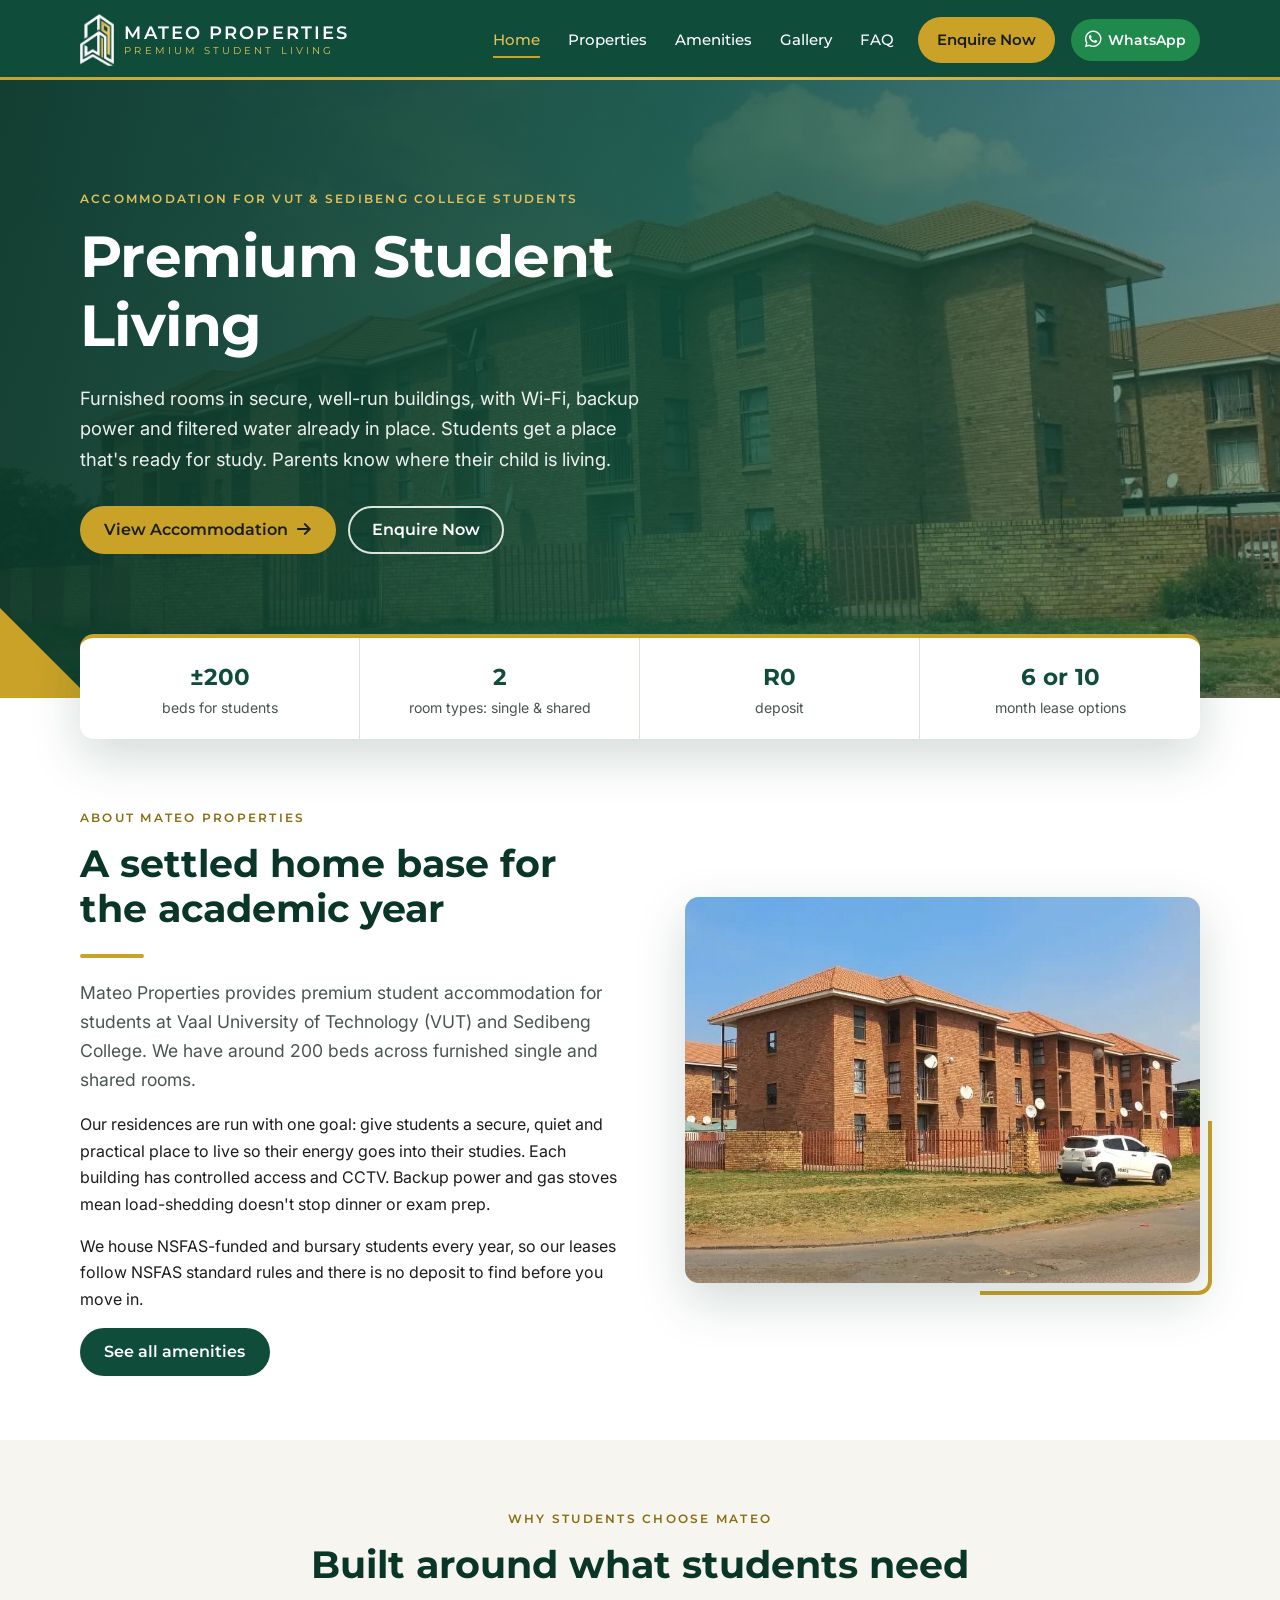
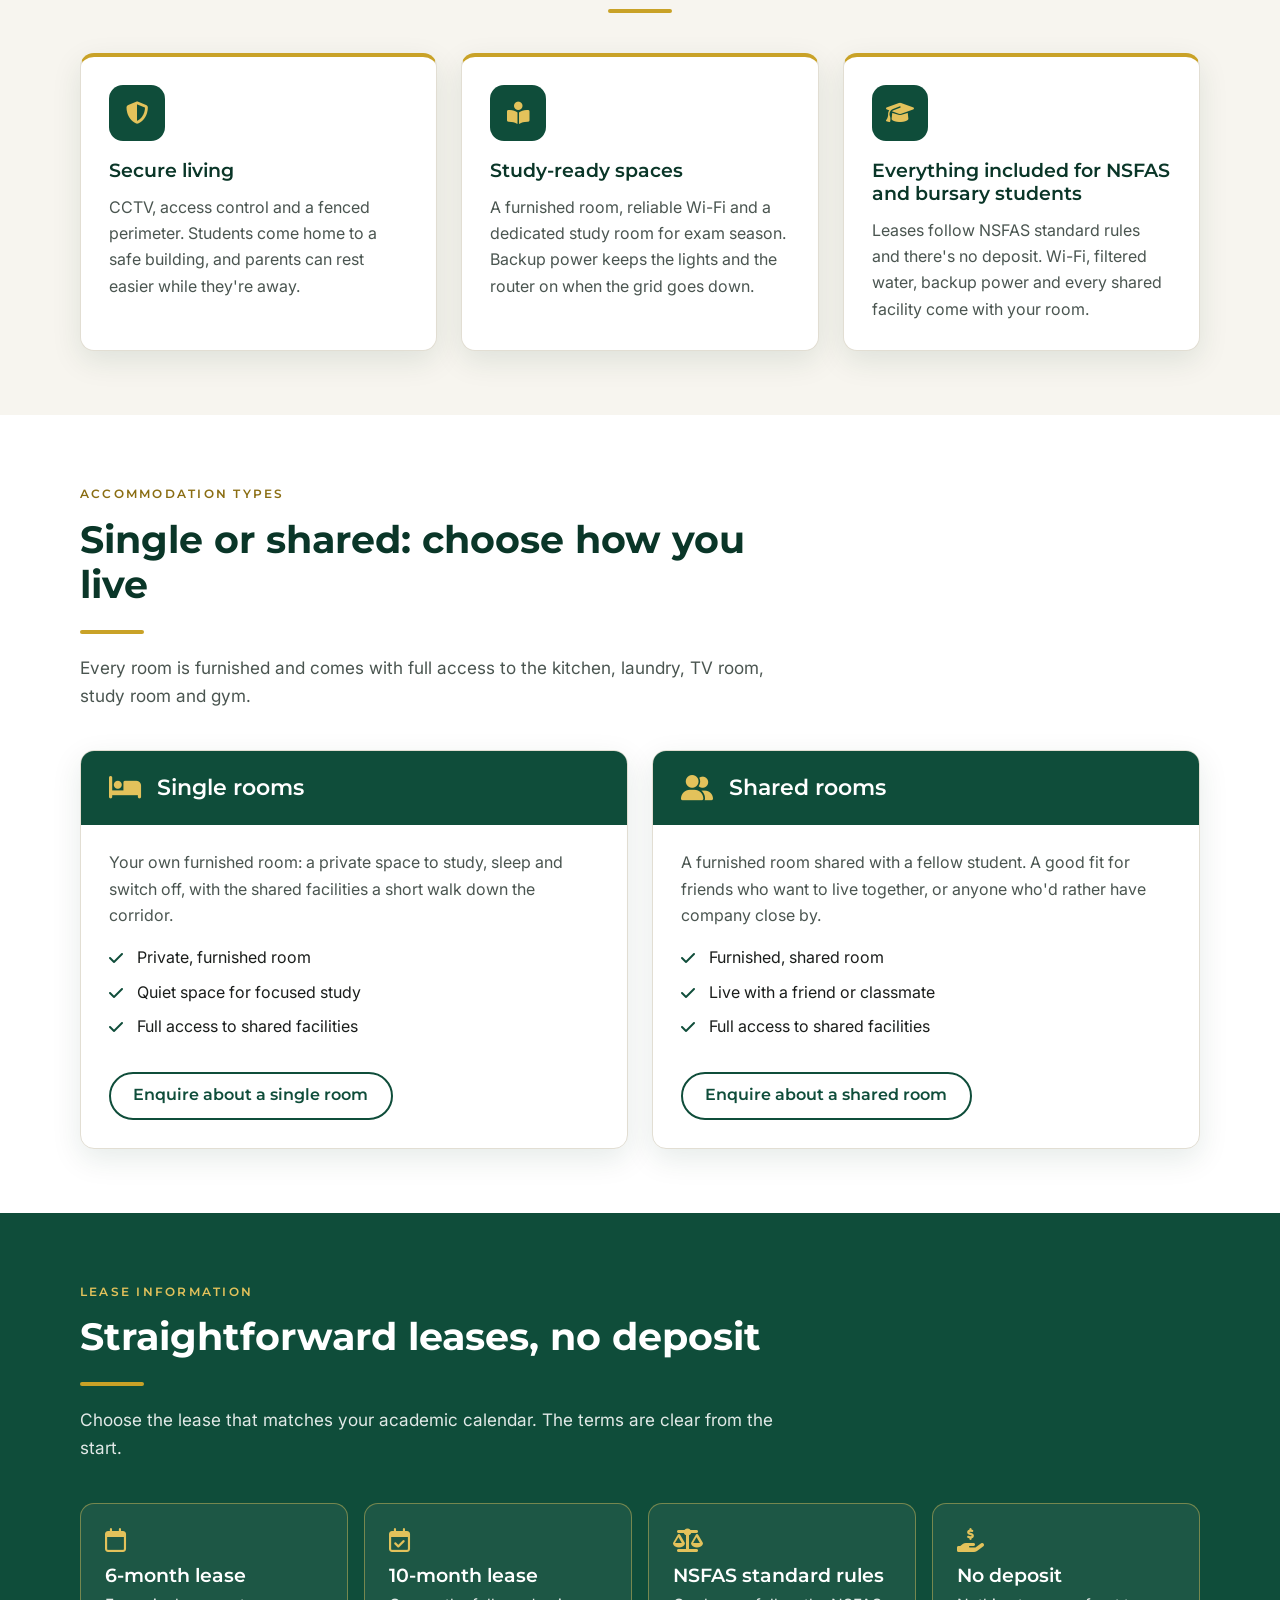
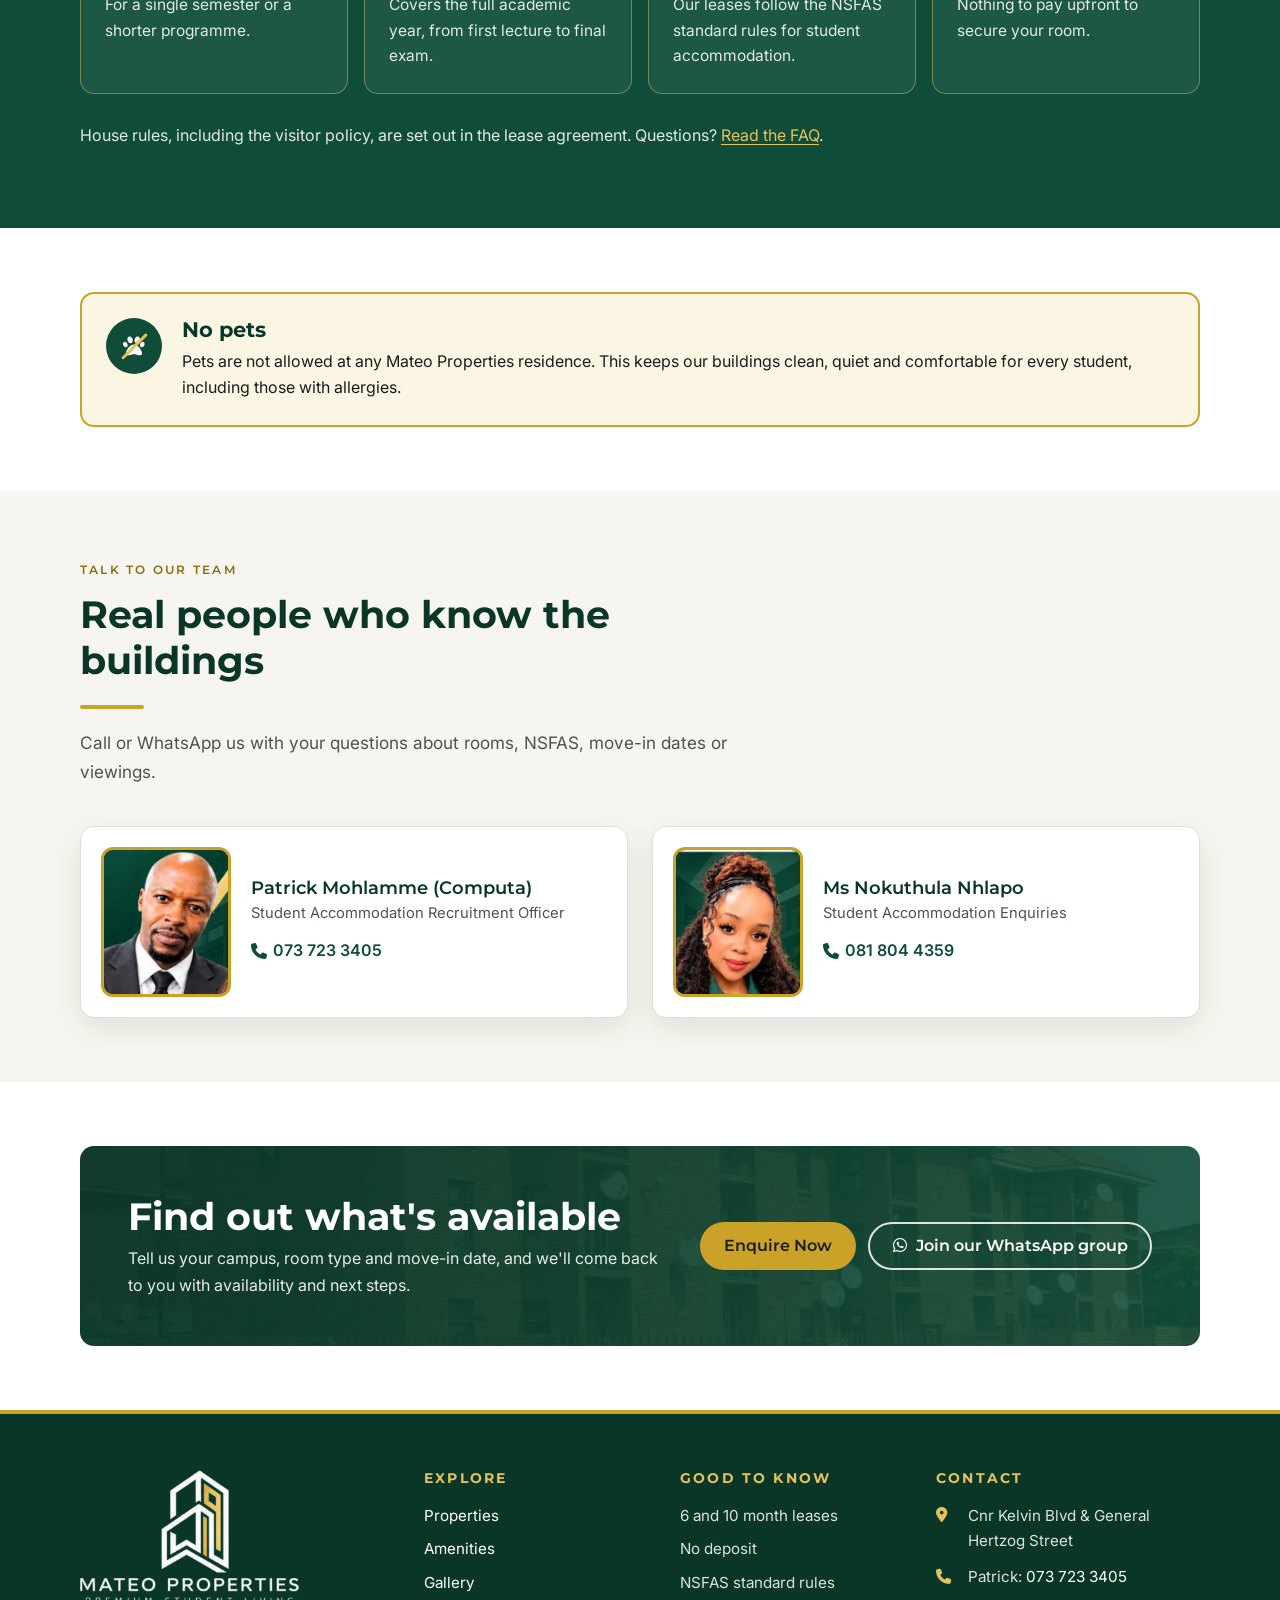
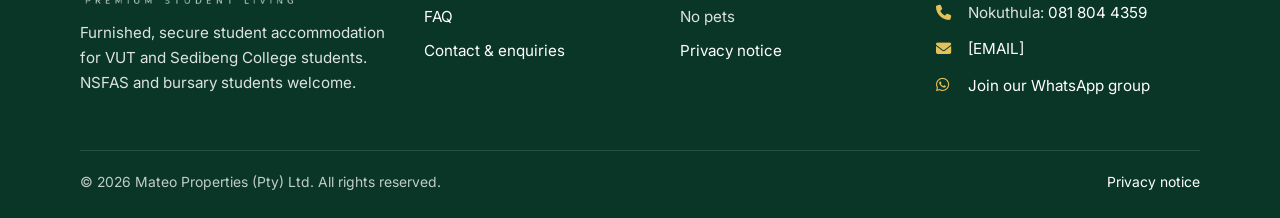
==== index.html @ 9d3847b4 "Add Mateo Properties static website Responsive, framework-free site for GitHub Pages: home, properti" ====
<!DOCTYPE html>
<html lang="en-ZA">
<head>
  <meta charset="utf-8">
  <meta name="viewport" content="width=device-width, initial-scale=1">
  <title>Mateo Properties | Premium Student Living for VUT &amp; Sedibeng College</title>
  <meta name="description" content="Furnished, secure student accommodation for VUT and Sedibeng College students. About 200 beds, single and shared rooms, NSFAS and bursary students welcome, no deposit.">
  <meta name="theme-color" content="#0F4D3A">
  <link rel="canonical" href="[SITE URL]">

  <!-- Open Graph -->
  <meta property="og:type" content="website">
  <meta property="og:site_name" content="Mateo Properties">
  <meta property="og:locale" content="en_ZA">
  <meta property="og:title" content="Mateo Properties | Premium Student Living for VUT &amp; Sedibeng College">
  <meta property="og:description" content="Furnished, secure student accommodation for VUT and Sedibeng College students. About 200 beds, single and shared rooms, NSFAS and bursary students welcome, no deposit.">
  <meta property="og:url" content="[SITE URL]">
  <meta property="og:image" content="[SITE URL]images/og-image.jpg">
  <meta property="og:image:width" content="1200">
  <meta property="og:image:height" content="630">
  <meta property="og:image:alt" content="Mateo Properties student residence with the Mateo Properties logo">
  <meta name="twitter:card" content="summary_large_image">

  <link rel="icon" type="image/png" href="images/favicon.png">
  <link rel="apple-touch-icon" href="images/favicon.png">

  <link rel="preconnect" href="https://fonts.googleapis.com">
  <link rel="preconnect" href="https://fonts.gstatic.com" crossorigin>
  <link rel="stylesheet" href="https://fonts.googleapis.com/css2?family=Inter:wght@400;500;600&amp;family=Montserrat:wght@500;600;700&amp;display=swap">
  <link rel="stylesheet" href="https://cdnjs.cloudflare.com/ajax/libs/font-awesome/6.5.2/css/all.min.css" crossorigin="anonymous" referrerpolicy="no-referrer">
  <link rel="stylesheet" href="css/styles.css">
  <script type="application/ld+json">
{
  "@context": "https://schema.org",
  "@type": "LodgingBusiness",
  "name": "Mateo Properties (Pty) Ltd",
  "alternateName": "Mateo Properties",
  "slogan": "Premium Student Living",
  "description": "Premium student accommodation for VUT and Sedibeng College students, with around 200 beds in furnished single and shared rooms. NSFAS and bursary students welcome. No deposit.",
  "url": "[SITE URL]",
  "logo": "[SITE URL]images/logo-full.png",
  "image": [
    "[SITE URL]images/og-image.jpg",
    "[SITE URL]images/building-street.jpg"
  ],
  "telephone": "+27737233405",
  "email": "[EMAIL]",
  "address": {
    "@type": "PostalAddress",
    "streetAddress": "Cnr Kelvin Blvd & General Hertzog Street",
    "addressLocality": "Vanderbijlpark",
    "addressRegion": "Gauteng",
    "addressCountry": "ZA"
  },
  "contactPoint": [
    {
      "@type": "ContactPoint",
      "contactType": "Student accommodation enquiries",
      "name": "Patrick Mohlamme",
      "telephone": "+27737233405",
      "areaServed": "ZA",
      "availableLanguage": [
        "English"
      ]
    },
    {
      "@type": "ContactPoint",
      "contactType": "Student accommodation enquiries",
      "name": "Nokuthula Nhlapo",
      "telephone": "+27818044359",
      "areaServed": "ZA",
      "availableLanguage": [
        "English"
      ]
    }
  ],
  "petsAllowed": false,
  "amenityFeature": [
    {
      "@type": "LocationFeatureSpecification",
      "name": "Wi-Fi",
      "value": true
    },
    {
      "@type": "LocationFeatureSpecification",
      "name": "Furnished rooms",
      "value": true
    },
    {
      "@type": "LocationFeatureSpecification",
      "name": "Kitchen",
      "value": true
    },
    {
      "@type": "LocationFeatureSpecification",
      "name": "Laundry room",
      "value": true
    },
    {
      "@type": "LocationFeatureSpecification",
      "name": "TV room",
      "value": true
    },
    {
      "@type": "LocationFeatureSpecification",
      "name": "Study room",
      "value": true
    },
    {
      "@type": "LocationFeatureSpecification",
      "name": "Gym",
      "value": true
    },
    {
      "@type": "LocationFeatureSpecification",
      "name": "Play area",
      "value": true
    },
    {
      "@type": "LocationFeatureSpecification",
      "name": "CCTV",
      "value": true
    },
    {
      "@type": "LocationFeatureSpecification",
      "name": "Access control",
      "value": true
    },
    {
      "@type": "LocationFeatureSpecification",
      "name": "Backup power",
      "value": true
    },
    {
      "@type": "LocationFeatureSpecification",
      "name": "Borehole-filtered water",
      "value": true
    }
  ]
}
  </script>
</head><body>
  <a class="skip-link" href="#main">Skip to main content</a>

  <header class="site-header">
    <div class="container header-inner">
      <a class="brand" href="index.html" aria-label="Mateo Properties, Premium Student Living: home">
        <img class="brand__logo" src="images/logo.png" alt="" width="34" height="52">
        <span class="brand__text" aria-hidden="true">
          <span class="brand__name">MATEO PROPERTIES</span>
          <span class="brand__tag">PREMIUM STUDENT LIVING</span>
        </span>
      </a>

      <nav id="site-nav" class="site-nav" aria-label="Main">
        <ul>
          <li><a href="index.html" aria-current="page">Home</a></li>
          <li><a href="properties.html">Properties</a></li>
          <li><a href="amenities.html">Amenities</a></li>
          <li><a href="gallery.html">Gallery</a></li>
          <li><a href="faq.html">FAQ</a></li>
          <li class="nav-cta"><a href="contact.html">Enquire Now</a></li>
        </ul>
      </nav>

      <a class="header-whatsapp" href="https://wa.me/27737233405?text=Hi%20Mateo%20Properties%2C%20I%27d%20like%20to%20enquire%20about%20student%20accommodation." target="_blank" rel="noopener" aria-label="Chat with us on WhatsApp (opens in a new tab)">
        <i class="fa-brands fa-whatsapp" aria-hidden="true"></i><span class="header-whatsapp__label">WhatsApp</span>
      </a>

      <button class="nav-toggle" type="button" aria-expanded="false" aria-controls="site-nav" aria-label="Open menu">
        <i class="fa-solid fa-bars" aria-hidden="true"></i><i class="fa-solid fa-xmark" aria-hidden="true"></i>
      </button>
    </div>
  </header>

  <main id="main" tabindex="-1">
    <section class="hero" aria-labelledby="hero-title">
      <div class="container">
        <div class="hero__content">
          <span class="eyebrow">Accommodation for VUT &amp; Sedibeng College students</span>
          <h1 id="hero-title">Premium Student Living</h1>
          <p class="hero__lead">Furnished rooms in secure, well-run buildings, with Wi-Fi, backup power and filtered water already in place. Students get a place that's ready for study. Parents know where their child is living.</p>
          <div class="btn-row">
            <a class="btn btn--gold" href="properties.html">View Accommodation <i class="fa-solid fa-arrow-right" aria-hidden="true"></i></a>
            <a class="btn btn--outline-light" href="contact.html">Enquire Now</a>
          </div>
        </div>
      </div>
    </section>

    <div class="facts">
      <div class="container">
        <ul class="facts__grid" aria-label="Mateo Properties at a glance">
          <li class="fact"><span class="fact__value">±200</span><span class="fact__label">beds for students</span></li>
          <li class="fact"><span class="fact__value">2</span><span class="fact__label">room types: single &amp; shared</span></li>
          <li class="fact"><span class="fact__value">R0</span><span class="fact__label">deposit</span></li>
          <li class="fact"><span class="fact__value">6 or 10</span><span class="fact__label">month lease options</span></li>
        </ul>
      </div>
    </div>

    <section class="section" aria-labelledby="intro-title">
      <div class="container split">
        <div>
          <span class="eyebrow">About Mateo Properties</span>
          <h2 id="intro-title">A settled home base for the academic year</h2>
          <hr class="gold-rule">
          <p class="lead">Mateo Properties provides premium student accommodation for students at Vaal University of Technology (VUT) and Sedibeng College. We have around 200 beds across furnished single and shared rooms.</p>
          <p>Our residences are run with one goal: give students a secure, quiet and practical place to live so their energy goes into their studies. Each building has controlled access and CCTV. Backup power and gas stoves mean load-shedding doesn't stop dinner or exam prep.</p>
          <p>We house NSFAS-funded and bursary students every year, so our leases follow NSFAS standard rules and there is no deposit to find before you move in.</p>
          <a class="btn btn--green" href="amenities.html">See all amenities</a>
        </div>
        <div class="split__media">
          <img src="images/building-corner.jpg" alt="Three-storey face-brick Mateo Properties residence with a terracotta tiled roof behind a secure palisade fence" width="838" height="867" loading="lazy">
        </div>
      </div>
    </section>

    <section class="section section--off" aria-labelledby="features-title">
      <div class="container">
        <div class="section-head section-head--center">
          <span class="eyebrow">Why students choose Mateo</span>
          <h2 id="features-title">Built around what students need</h2>
          <hr class="gold-rule">
        </div>
        <div class="grid grid--3">
          <article class="card feature-card">
            <span class="icon-badge"><i class="fa-solid fa-shield-halved" aria-hidden="true"></i></span>
            <h3>Secure living</h3>
            <p>CCTV, access control and a fenced perimeter. Students come home to a safe building, and parents can rest easier while they're away.</p>
          </article>
          <article class="card feature-card">
            <span class="icon-badge"><i class="fa-solid fa-book-open-reader" aria-hidden="true"></i></span>
            <h3>Study-ready spaces</h3>
            <p>A furnished room, reliable Wi-Fi and a dedicated study room for exam season. Backup power keeps the lights and the router on when the grid goes down.</p>
          </article>
          <article class="card feature-card">
            <span class="icon-badge"><i class="fa-solid fa-graduation-cap" aria-hidden="true"></i></span>
            <h3>Everything included for NSFAS and bursary students</h3>
            <p>Leases follow NSFAS standard rules and there's no deposit. Wi-Fi, filtered water, backup power and every shared facility come with your room.</p>
          </article>
        </div>
      </div>
    </section>

    <section class="section" aria-labelledby="rooms-title">
      <div class="container">
        <div class="section-head">
          <span class="eyebrow">Accommodation types</span>
          <h2 id="rooms-title">Single or shared: choose how you live</h2>
          <hr class="gold-rule">
          <p>Every room is furnished and comes with full access to the kitchen, laundry, TV room, study room and gym.</p>
        </div>
        <div class="grid grid--2">
          <article class="room-card">
            <div class="room-card__head">
              <i class="fa-solid fa-bed" aria-hidden="true"></i>
              <h3>Single rooms</h3>
            </div>
            <div class="room-card__body">
              <p>Your own furnished room: a private space to study, sleep and switch off, with the shared facilities a short walk down the corridor.</p>
              <ul class="check-list">
                <li>Private, furnished room</li>
                <li>Quiet space for focused study</li>
                <li>Full access to shared facilities</li>
              </ul>
              <a class="btn btn--outline" href="contact.html?room=single">Enquire about a single room</a>
            </div>
          </article>
          <article class="room-card">
            <div class="room-card__head">
              <i class="fa-solid fa-user-group" aria-hidden="true"></i>
              <h3>Shared rooms</h3>
            </div>
            <div class="room-card__body">
              <p>A furnished room shared with a fellow student. A good fit for friends who want to live together, or anyone who'd rather have company close by.</p>
              <ul class="check-list">
                <li>Furnished, shared room</li>
                <li>Live with a friend or classmate</li>
                <li>Full access to shared facilities</li>
              </ul>
              <a class="btn btn--outline" href="contact.html?room=shared">Enquire about a shared room</a>
            </div>
          </article>
        </div>
      </div>
    </section>

    <section class="section section--green" aria-labelledby="lease-title">
      <div class="container">
        <div class="section-head">
          <span class="eyebrow">Lease information</span>
          <h2 id="lease-title">Straightforward leases, no deposit</h2>
          <hr class="gold-rule">
          <p>Choose the lease that matches your academic calendar. The terms are clear from the start.</p>
        </div>
        <div class="lease-grid">
          <div class="lease-item">
            <i class="fa-regular fa-calendar" aria-hidden="true"></i>
            <h3>6-month lease</h3>
            <p>For a single semester or a shorter programme.</p>
          </div>
          <div class="lease-item">
            <i class="fa-regular fa-calendar-check" aria-hidden="true"></i>
            <h3>10-month lease</h3>
            <p>Covers the full academic year, from first lecture to final exam.</p>
          </div>
          <div class="lease-item">
            <i class="fa-solid fa-scale-balanced" aria-hidden="true"></i>
            <h3>NSFAS standard rules</h3>
            <p>Our leases follow the NSFAS standard rules for student accommodation.</p>
          </div>
          <div class="lease-item">
            <i class="fa-solid fa-hand-holding-dollar" aria-hidden="true"></i>
            <h3>No deposit</h3>
            <p>Nothing to pay upfront to secure your room.</p>
          </div>
        </div>
        <p class="lease-note">House rules, including the visitor policy, are set out in the lease agreement. Questions? <a href="faq.html">Read the FAQ</a>.</p>
      </div>
    </section>

    <section class="section" aria-labelledby="pets-title">
      <div class="container">
        <div class="notice" role="note">
          <span class="notice__icon"><i class="fa-solid fa-paw" aria-hidden="true"></i></span>
          <div>
            <h2 id="pets-title">No pets</h2>
            <p>Pets are not allowed at any Mateo Properties residence. This keeps our buildings clean, quiet and comfortable for every student, including those with allergies.</p>
          </div>
        </div>
      </div>
    </section>

    <section class="section section--off" aria-labelledby="team-title">
      <div class="container">
        <div class="section-head">
          <span class="eyebrow">Talk to our team</span>
          <h2 id="team-title">Real people who know the buildings</h2>
          <hr class="gold-rule">
          <p>Call or WhatsApp us with your questions about rooms, NSFAS, move-in dates or viewings.</p>
        </div>
        <div class="grid grid--2">
          <article class="team-card">
            <img src="images/team-patrick.jpg" alt="Portrait of Patrick Mohlamme" width="130" height="150" loading="lazy">
            <div>
              <h3>Patrick Mohlamme (Computa)</h3>
              <p class="role">Student Accommodation Recruitment Officer</p>
              <p class="contact-links mb-0">
                <a href="tel:+27737233405"><i class="fa-solid fa-phone" aria-hidden="true"></i>073 723 3405</a>
              </p>
            </div>
          </article>
          <article class="team-card">
            <img src="images/team-nokuthula.jpg" alt="Portrait of Nokuthula Nhlapo" width="130" height="150" loading="lazy">
            <div>
              <h3>Ms Nokuthula Nhlapo</h3>
              <p class="role">Student Accommodation Enquiries</p>
              <p class="contact-links mb-0">
                <a href="tel:+27818044359"><i class="fa-solid fa-phone" aria-hidden="true"></i>081 804 4359</a>
              </p>
            </div>
          </article>
        </div>
      </div>
    </section>

    <section class="section" aria-labelledby="cta-title">
      <div class="container">
        <div class="cta-band">
          <div>
            <h2 id="cta-title">Find out what's available</h2>
            <p>Tell us your campus, room type and move-in date, and we'll come back to you with availability and next steps.</p>
          </div>
          <div class="btn-row">
            <a class="btn btn--gold" href="contact.html">Enquire Now</a>
            <a class="btn btn--outline-light" href="https://chat.whatsapp.com/EhBZCbNbRGr0KqjdTXfCkf" target="_blank" rel="noopener"><i class="fa-brands fa-whatsapp" aria-hidden="true"></i> Join our WhatsApp group<span class="visually-hidden"> (opens in a new tab)</span></a>
          </div>
        </div>
      </div>
    </section>
  </main>

  <footer class="site-footer">
    <div class="container">
      <div class="footer-grid">
        <div class="footer-brand">
          <img src="images/logo-full.png" alt="Mateo Properties, Premium Student Living" width="220" height="133" loading="lazy">
          <p>Furnished, secure student accommodation for VUT and Sedibeng College students. NSFAS and bursary students welcome.</p>
        </div>

        <div>
          <h2>Explore</h2>
          <ul class="footer-links">
            <li><a href="properties.html">Properties</a></li>
            <li><a href="amenities.html">Amenities</a></li>
            <li><a href="gallery.html">Gallery</a></li>
            <li><a href="faq.html">FAQ</a></li>
            <li><a href="contact.html">Contact &amp; enquiries</a></li>
          </ul>
        </div>

        <div>
          <h2>Good to know</h2>
          <ul class="footer-links">
            <li>6 and 10 month leases</li>
            <li>No deposit</li>
            <li>NSFAS standard rules</li>
            <li>No pets</li>
            <li><a href="privacy.html">Privacy notice</a></li>
          </ul>
        </div>

        <div>
          <h2>Contact</h2>
          <ul class="footer-contact">
            <li><i class="fa-solid fa-location-dot" aria-hidden="true"></i><span>Cnr Kelvin Blvd &amp; General Hertzog Street</span></li>
            <li><i class="fa-solid fa-phone" aria-hidden="true"></i><span>Patrick: <a href="tel:+27737233405">073 723 3405</a></span></li>
            <li><i class="fa-solid fa-phone" aria-hidden="true"></i><span>Nokuthula: <a href="tel:+27818044359">081 804 4359</a></span></li>
            <li><i class="fa-solid fa-envelope" aria-hidden="true"></i><span><a href="mailto:[EMAIL]">[EMAIL]</a></span></li>
            <li><i class="fa-brands fa-whatsapp" aria-hidden="true"></i><span><a href="https://chat.whatsapp.com/EhBZCbNbRGr0KqjdTXfCkf" target="_blank" rel="noopener">Join our WhatsApp group<span class="visually-hidden"> (opens in a new tab)</span></a></span></li>
          </ul>
        </div>
      </div>

      <div class="footer-bottom">
        <p class="mb-0">&copy; <span data-year>2026</span> Mateo Properties (Pty) Ltd. All rights reserved.</p>
        <p class="mb-0"><a href="privacy.html">Privacy notice</a></p>
      </div>
    </div>
  </footer>

  <button class="back-to-top" type="button" aria-label="Back to top">
    <i class="fa-solid fa-arrow-up" aria-hidden="true"></i>
  </button>

  <script src="js/main.js" defer></script>
</body>
</html>
---- css/styles.css ----
/* ==========================================================================
   Mateo Properties — Premium Student Living
   Mobile-first stylesheet. No build step required.
   ========================================================================== */

:root {
  --green: #0F4D3A;
  --green-dark: #0A3628;
  --green-mid: #146049;
  --green-tint: #E8F0EC;
  --gold: #C9A227;
  --gold-light: #E3C25B;
  --gold-tint: #FBF5E3;
  --ink: #1A1D1B;
  --muted: #4A5550;
  --white: #FFFFFF;
  --off-white: #F7F5EF;
  --line: #E2DED3;
  --danger: #A12A1F;
  --success: #17633F;

  --font-heading: "Montserrat", "Segoe UI", Arial, sans-serif;
  --font-body: "Inter", "Segoe UI", Arial, sans-serif;

  --radius: 14px;
  --radius-sm: 8px;
  --shadow: 0 10px 30px rgba(10, 54, 40, 0.10);
  --shadow-lg: 0 18px 50px rgba(10, 54, 40, 0.18);
  --header-h: 68px;
  --container: 1160px;
}

/* ---------- Reset & base ---------- */
*,
*::before,
*::after { box-sizing: border-box; }

html {
  scroll-behavior: smooth;
  scroll-padding-top: calc(var(--header-h) + 16px);
  -webkit-text-size-adjust: 100%;
}

@media (prefers-reduced-motion: reduce) {
  html { scroll-behavior: auto; }
  *, *::before, *::after {
    animation-duration: 0.01ms !important;
    transition-duration: 0.01ms !important;
  }
}

body {
  margin: 0;
  font-family: var(--font-body);
  font-size: 1rem;
  line-height: 1.65;
  color: var(--ink);
  background: var(--white);
}

img { max-width: 100%; height: auto; display: block; }

h1, h2, h3, h4 {
  font-family: var(--font-heading);
  line-height: 1.2;
  margin: 0 0 0.6em;
  color: var(--green-dark);
}
h1 { font-size: clamp(2.1rem, 6vw, 3.6rem); font-weight: 700; letter-spacing: -0.01em; }
h2 { font-size: clamp(1.6rem, 4vw, 2.35rem); font-weight: 700; }
h3 { font-size: 1.2rem; font-weight: 600; }
p { margin: 0 0 1em; }

a { color: var(--green); text-underline-offset: 3px; }
a:hover { color: var(--green-mid); }

:focus-visible {
  outline: 3px solid var(--gold);
  outline-offset: 3px;
  border-radius: 4px;
}

.skip-link {
  position: absolute;
  left: 1rem;
  top: -100px;
  z-index: 200;
  background: var(--gold);
  color: var(--ink);
  padding: 0.6rem 1rem;
  border-radius: var(--radius-sm);
  font-weight: 600;
  text-decoration: none;
}
.skip-link:focus { top: 0.75rem; }

.visually-hidden {
  position: absolute !important;
  width: 1px; height: 1px;
  padding: 0; margin: -1px;
  overflow: hidden; clip: rect(0, 0, 0, 0);
  white-space: nowrap; border: 0;
}

.container {
  width: 100%;
  max-width: var(--container);
  margin: 0 auto;
  padding: 0 1.25rem;
}

.section { padding: 4rem 0; }
.section--off { background: var(--off-white); }
.section--green { background: var(--green); color: var(--white); }
.section--green h2, .section--green h3 { color: var(--white); }

.section-head { max-width: 720px; margin-bottom: 2.5rem; }
.section-head--center { margin-left: auto; margin-right: auto; text-align: center; }
.section-head p { color: var(--muted); font-size: 1.075rem; }
.section--green .section-head p { color: rgba(255, 255, 255, 0.88); }

.eyebrow {
  display: inline-block;
  font-family: var(--font-heading);
  font-size: 0.78rem;
  font-weight: 600;
  letter-spacing: 0.18em;
  text-transform: uppercase;
  color: #8A6D12; /* darker gold for contrast on light backgrounds */
  margin-bottom: 0.75rem;
}
.section--green .eyebrow,
.hero .eyebrow,
.page-hero .eyebrow { color: var(--gold-light); }

.gold-rule {
  width: 64px;
  height: 4px;
  background: var(--gold);
  border: 0;
  border-radius: 2px;
  margin: 0 0 1.25rem;
}
.section-head--center .gold-rule,
.gold-rule--center { margin-left: auto; margin-right: auto; }

/* ---------- Buttons ---------- */
.btn {
  display: inline-flex;
  align-items: center;
  justify-content: center;
  gap: 0.55rem;
  min-height: 48px;
  padding: 0.75rem 1.4rem;
  font-family: var(--font-heading);
  font-weight: 600;
  font-size: 0.98rem;
  line-height: 1.2;
  text-decoration: none;
  border-radius: 999px;
  border: 2px solid transparent;
  cursor: pointer;
  transition: background-color 0.2s ease, color 0.2s ease, border-color 0.2s ease, transform 0.2s ease;
}
.btn:hover { transform: translateY(-1px); }
.btn--gold { background: var(--gold); color: var(--ink); }
.btn--gold:hover { background: var(--gold-light); color: var(--ink); }
.btn--green { background: var(--green); color: var(--white); }
.btn--green:hover { background: var(--green-mid); color: var(--white); }
.btn--outline-light { border-color: rgba(255, 255, 255, 0.85); color: var(--white); background: transparent; }
.btn--outline-light:hover { background: var(--white); color: var(--green-dark); }
.btn--outline { border-color: var(--green); color: var(--green); background: transparent; }
.btn--outline:hover { background: var(--green); color: var(--white); }
.btn--whatsapp { background: #1F8A4C; color: var(--white); }
.btn--whatsapp:hover { background: #18703D; color: var(--white); }
.btn--block { width: 100%; }

.btn-row { display: flex; flex-wrap: wrap; gap: 0.75rem; }
.btn-row--center { justify-content: center; }

/* ---------- Header ---------- */
.site-header {
  position: sticky;
  top: 0;
  z-index: 100;
  background: var(--green);
  color: var(--white);
  transition: box-shadow 0.2s ease;
}
.site-header.is-scrolled { box-shadow: 0 6px 20px rgba(0, 0, 0, 0.22); }
.site-header::after {
  content: "";
  position: absolute;
  left: 0; right: 0; bottom: 0;
  height: 3px;
  background: linear-gradient(90deg, var(--gold) 0%, var(--gold-light) 50%, var(--gold) 100%);
}

.header-inner {
  display: flex;
  align-items: center;
  gap: 0.75rem;
  min-height: var(--header-h);
}

.brand {
  display: inline-flex;
  align-items: center;
  gap: 0.65rem;
  color: var(--white);
  text-decoration: none;
  margin-right: auto;
}
.brand:hover { color: var(--white); }
.brand__logo { width: 30px; height: 46px; object-fit: contain; }
.brand__text { display: flex; flex-direction: column; line-height: 1.1; }
.brand__name {
  font-family: var(--font-heading);
  font-weight: 600;
  font-size: 0.98rem;
  letter-spacing: 0.12em;
}
.brand__tag {
  font-family: var(--font-heading);
  font-size: 0.56rem;
  letter-spacing: 0.32em;
  color: var(--gold-light);
  margin-top: 0.25rem;
}

.header-whatsapp {
  display: inline-flex;
  align-items: center;
  gap: 0.4rem;
  min-height: 42px;
  padding: 0.45rem 0.85rem;
  border-radius: 999px;
  background: #1F8A4C;
  color: var(--white);
  text-decoration: none;
  font-family: var(--font-heading);
  font-weight: 600;
  font-size: 0.85rem;
}
.header-whatsapp:hover { background: #18703D; color: var(--white); }
.header-whatsapp i { font-size: 1.2rem; }
.header-whatsapp__label { display: none; }

.nav-toggle {
  display: inline-flex;
  align-items: center;
  justify-content: center;
  width: 46px;
  height: 46px;
  border: 1px solid rgba(255, 255, 255, 0.35);
  border-radius: 10px;
  background: transparent;
  color: var(--white);
  cursor: pointer;
  font-size: 1.2rem;
}
.nav-toggle .fa-xmark { display: none; }
.nav-toggle[aria-expanded="true"] .fa-bars { display: none; }
.nav-toggle[aria-expanded="true"] .fa-xmark { display: inline-block; }

.site-nav {
  position: absolute;
  top: 100%;
  left: 0;
  right: 0;
  background: var(--green-dark);
  border-top: 1px solid rgba(255, 255, 255, 0.08);
  padding: 0.5rem 1.25rem 1.25rem;
  box-shadow: 0 16px 30px rgba(0, 0, 0, 0.25);
  display: none;
}
.site-nav.is-open { display: block; }
.site-nav ul { list-style: none; margin: 0; padding: 0; }
.site-nav a {
  display: block;
  padding: 0.85rem 0.25rem;
  color: var(--white);
  text-decoration: none;
  font-family: var(--font-heading);
  font-weight: 500;
  border-bottom: 1px solid rgba(255, 255, 255, 0.08);
}
.site-nav a:hover,
.site-nav a[aria-current="page"] { color: var(--gold-light); }
.site-nav .nav-cta { margin-top: 1rem; }
.site-nav .nav-cta a {
  border: 0;
  text-align: center;
  background: var(--gold);
  color: var(--ink);
  border-radius: 999px;
  padding: 0.8rem 1rem;
  font-weight: 600;
}
.site-nav .nav-cta a:hover { background: var(--gold-light); color: var(--ink); }

@media (min-width: 480px) {
  .header-whatsapp__label { display: inline; }
}

@media (min-width: 1000px) {
  :root { --header-h: 80px; }
  .brand__logo { width: 34px; height: 52px; }
  .brand__name { font-size: 1.1rem; }
  .brand__tag { font-size: 0.6rem; }
  .nav-toggle { display: none; }
  .site-nav {
    position: static;
    display: block;
    background: transparent;
    border: 0;
    padding: 0;
    box-shadow: none;
  }
  .site-nav ul { display: flex; align-items: center; gap: 0.25rem; }
  .site-nav a {
    border: 0;
    padding: 0.5rem 0.75rem;
    font-size: 0.95rem;
    position: relative;
  }
  .site-nav a[aria-current="page"]::after {
    content: "";
    position: absolute;
    left: 0.75rem; right: 0.75rem; bottom: 0.15rem;
    height: 2px;
    background: var(--gold);
  }
  .site-nav .nav-cta { margin: 0 0 0 0.5rem; }
  .site-nav .nav-cta a { padding: 0.65rem 1.2rem; }
  .site-nav .nav-cta a::after { display: none; }
  .header-inner { gap: 1rem; }
  .header-whatsapp { order: 3; }
}

/* ---------- Hero (home) ---------- */
.hero {
  position: relative;
  color: var(--white);
  background:
    linear-gradient(100deg, rgba(10, 54, 40, 0.95) 0%, rgba(15, 77, 58, 0.86) 50%, rgba(15, 77, 58, 0.45) 100%),
    url("../images/building-street.jpg") center 35% / cover no-repeat;
  padding: 4.5rem 0 7rem;
  overflow: hidden;
}
.hero::before {
  content: "";
  position: absolute;
  left: 0; bottom: 0;
  width: 0; height: 0;
  border-style: solid;
  border-width: 90px 0 0 90px;
  border-color: transparent transparent transparent var(--gold);
}
.hero__content { max-width: 640px; position: relative; }
.hero h1 { color: var(--white); margin-bottom: 0.4em; }
.hero__lead { font-size: 1.15rem; color: rgba(255, 255, 255, 0.92); max-width: 560px; margin-bottom: 2rem; }

.facts {
  position: relative;
  margin-top: -4rem;
  z-index: 2;
}
.facts__grid {
  list-style: none;
  margin: 0;
  padding: 0;
  display: grid;
  grid-template-columns: repeat(2, 1fr);
  background: var(--white);
  border-radius: var(--radius);
  box-shadow: var(--shadow-lg);
  overflow: hidden;
  border-top: 4px solid var(--gold);
}
.fact {
  padding: 1.25rem 1rem;
  text-align: center;
  border-right: 1px solid var(--line);
  border-bottom: 1px solid var(--line);
}
.fact:nth-child(2n) { border-right: 0; }
.fact__value {
  display: block;
  font-family: var(--font-heading);
  font-weight: 700;
  font-size: 1.45rem;
  color: var(--green);
}
.fact__label { display: block; font-size: 0.88rem; color: var(--muted); }

@media (min-width: 760px) {
  .hero { padding: 6.5rem 0 9rem; }
  .facts__grid { grid-template-columns: repeat(4, 1fr); }
  .fact { border-bottom: 0; }
  .fact:nth-child(2n) { border-right: 1px solid var(--line); }
  .fact:last-child { border-right: 0; }
}

/* ---------- Inner page hero ---------- */
.page-hero {
  background:
    linear-gradient(120deg, var(--green-dark) 0%, var(--green) 70%, var(--green-mid) 100%);
  color: var(--white);
  padding: 3.25rem 0 3rem;
  position: relative;
  overflow: hidden;
}
.page-hero::after {
  content: "";
  position: absolute;
  right: 0; top: 0;
  border-style: solid;
  border-width: 0 70px 70px 0;
  border-color: transparent var(--gold) transparent transparent;
}
.page-hero h1 { color: var(--white); font-size: clamp(2rem, 5vw, 3rem); margin-bottom: 0.3em; }
.page-hero p { color: rgba(255, 255, 255, 0.9); max-width: 640px; font-size: 1.08rem; margin: 0; }

/* ---------- Layout helpers ---------- */
.grid { display: grid; gap: 1.5rem; }
@media (min-width: 700px) {
  .grid--2 { grid-template-columns: repeat(2, 1fr); }
  .grid--3 { grid-template-columns: repeat(2, 1fr); }
}
@media (min-width: 1000px) {
  .grid--3 { grid-template-columns: repeat(3, 1fr); }
}

.split { display: grid; gap: 2.5rem; align-items: center; }
@media (min-width: 900px) {
  .split { grid-template-columns: 1.05fr 1fr; gap: 4rem; }
  .split--reverse > :first-child { order: 2; }
}

.split__media {
  position: relative;
}
.split__media img {
  border-radius: var(--radius);
  box-shadow: var(--shadow-lg);
  width: 100%;
  aspect-ratio: 4 / 3;
  object-fit: cover;
}
.split__media::before {
  content: "";
  position: absolute;
  inset: auto -12px -12px auto;
  width: 45%;
  height: 45%;
  border-right: 4px solid var(--gold);
  border-bottom: 4px solid var(--gold);
  border-radius: 0 0 var(--radius) 0;
  z-index: -1;
}

.lead { font-size: 1.1rem; color: var(--muted); }

/* ---------- Cards ---------- */
.card {
  background: var(--white);
  border: 1px solid var(--line);
  border-radius: var(--radius);
  padding: 1.75rem;
  box-shadow: var(--shadow);
  height: 100%;
}
.card p:last-child { margin-bottom: 0; }
.card p { color: var(--muted); }

.icon-badge {
  display: inline-flex;
  align-items: center;
  justify-content: center;
  width: 56px;
  height: 56px;
  border-radius: 14px;
  background: var(--green);
  color: var(--gold-light);
  font-size: 1.4rem;
  margin-bottom: 1.1rem;
}

.feature-card { border-top: 4px solid var(--gold); }

/* Room type cards */
.room-card {
  display: flex;
  flex-direction: column;
  background: var(--white);
  border-radius: var(--radius);
  border: 1px solid var(--line);
  box-shadow: var(--shadow);
  overflow: hidden;
}
.room-card__head {
  background: var(--green);
  color: var(--white);
  padding: 1.5rem 1.75rem;
  display: flex;
  align-items: center;
  gap: 1rem;
}
.room-card__head h3 { color: var(--white); margin: 0; font-size: 1.35rem; }
.room-card__head i { font-size: 1.6rem; color: var(--gold-light); }
.room-card__body { padding: 1.5rem 1.75rem 1.75rem; flex: 1; display: flex; flex-direction: column; }
.room-card__body p { color: var(--muted); }
.room-card__body .btn { margin-top: auto; align-self: flex-start; }

.check-list { list-style: none; padding: 0; margin: 0 0 1.5rem; }
.check-list li {
  position: relative;
  padding-left: 1.75rem;
  margin-bottom: 0.5rem;
}
.check-list li::before {
  content: "\f00c";
  font-family: "Font Awesome 6 Free";
  font-weight: 900;
  position: absolute;
  left: 0;
  top: 0.05rem;
  color: var(--green);
}
.section--green .check-list li::before { color: var(--gold-light); }

/* Lease */
.lease-grid { display: grid; gap: 1rem; grid-template-columns: 1fr; }
@media (min-width: 600px) { .lease-grid { grid-template-columns: repeat(2, 1fr); } }
@media (min-width: 1000px) { .lease-grid { grid-template-columns: repeat(4, 1fr); } }
.lease-item {
  background: rgba(255, 255, 255, 0.06);
  border: 1px solid rgba(227, 194, 91, 0.45);
  border-radius: var(--radius);
  padding: 1.5rem;
}
.lease-item i { color: var(--gold-light); font-size: 1.5rem; margin-bottom: 0.75rem; display: block; }
.lease-item h3 { margin-bottom: 0.35rem; }
.lease-item p { margin: 0; color: rgba(255, 255, 255, 0.88); font-size: 0.97rem; }
.lease-note { margin-top: 1.75rem; color: rgba(255, 255, 255, 0.88); }
.lease-note a { color: var(--gold-light); }

/* Notice (no pets) */
.notice {
  display: flex;
  gap: 1.25rem;
  align-items: flex-start;
  background: var(--gold-tint);
  border: 2px solid var(--gold);
  border-radius: var(--radius);
  padding: 1.5rem;
}
.notice__icon {
  flex: 0 0 auto;
  display: inline-flex;
  align-items: center;
  justify-content: center;
  width: 56px;
  height: 56px;
  border-radius: 50%;
  background: var(--green);
  color: var(--white);
  font-size: 1.35rem;
  position: relative;
}
.notice__icon::after {
  content: "";
  position: absolute;
  width: 62%;
  height: 3px;
  background: var(--gold-light);
  transform: rotate(-45deg);
  border-radius: 2px;
}
.notice h2, .notice h3 { margin: 0 0 0.3rem; font-size: 1.3rem; }
.notice p { margin: 0; color: var(--ink); }

/* Team */
.team-card {
  display: grid;
  grid-template-columns: 110px 1fr;
  gap: 1.25rem;
  align-items: center;
  background: var(--white);
  border: 1px solid var(--line);
  border-radius: var(--radius);
  padding: 1.25rem;
  box-shadow: var(--shadow);
}
.team-card img {
  width: 110px;
  height: 130px;
  object-fit: cover;
  object-position: center top;
  border-radius: 12px;
  border: 3px solid var(--gold);
  background: var(--green);
}
.team-card h3 { margin: 0 0 0.15rem; font-size: 1.1rem; }
.team-card .role { color: var(--muted); font-size: 0.92rem; margin: 0 0 0.6rem; }
.team-card .contact-links { display: flex; flex-wrap: wrap; gap: 0.4rem 1rem; font-weight: 600; }
.team-card .contact-links a { text-decoration: none; display: inline-flex; align-items: center; gap: 0.4rem; min-height: 32px; }
.team-card .contact-links a:hover { text-decoration: underline; }

@media (min-width: 480px) {
  .team-card { grid-template-columns: 130px 1fr; }
  .team-card img { width: 130px; height: 150px; }
}

/* CTA band */
.cta-band {
  background:
    linear-gradient(110deg, rgba(10, 54, 40, 0.96), rgba(15, 77, 58, 0.88)),
    url("../images/building-corner.jpg") center / cover no-repeat;
  color: var(--white);
  border-radius: var(--radius);
  padding: 2.5rem 1.75rem;
  display: grid;
  gap: 1.5rem;
  align-items: center;
  position: relative;
  overflow: hidden;
}
.cta-band h2 { color: var(--white); margin-bottom: 0.4rem; }
.cta-band p { color: rgba(255, 255, 255, 0.9); margin: 0; max-width: 560px; }
@media (min-width: 900px) {
  .cta-band { grid-template-columns: 1.4fr auto; padding: 3rem; }
}

/* ---------- Properties ---------- */
.property-card {
  display: flex;
  flex-direction: column;
  background: var(--white);
  border: 1px solid var(--line);
  border-radius: var(--radius);
  overflow: hidden;
  box-shadow: var(--shadow);
}
.property-card__media { position: relative; aspect-ratio: 4 / 3; background: var(--green); }
.property-card__media img { width: 100%; height: 100%; object-fit: cover; }
.property-card__badge {
  position: absolute;
  left: 1rem;
  top: 1rem;
  background: var(--gold);
  color: var(--ink);
  font-family: var(--font-heading);
  font-weight: 600;
  font-size: 0.78rem;
  letter-spacing: 0.08em;
  text-transform: uppercase;
  padding: 0.35rem 0.75rem;
  border-radius: 999px;
}
.property-card__body { padding: 1.5rem; display: flex; flex-direction: column; flex: 1; }
.property-card__body h2 { font-size: 1.35rem; margin-bottom: 0.75rem; }
.property-meta { list-style: none; margin: 0 0 1.25rem; padding: 0; }
.property-meta li {
  display: grid;
  grid-template-columns: 1.5rem 1fr;
  gap: 0.5rem;
  padding: 0.5rem 0;
  border-bottom: 1px dashed var(--line);
  color: var(--muted);
}
.property-meta li:last-child { border-bottom: 0; }
.property-meta i { color: var(--green); margin-top: 0.3rem; }
.property-meta strong { color: var(--ink); font-weight: 600; }
.availability {
  background: var(--green-tint);
  border-left: 4px solid var(--gold);
  padding: 0.75rem 1rem;
  border-radius: 0 var(--radius-sm) var(--radius-sm) 0;
  font-weight: 500;
  color: var(--green-dark);
  margin-bottom: 1.25rem;
}
.property-card__body .btn { margin-top: auto; }

/* ---------- Amenities ---------- */
.amenity-group + .amenity-group { margin-top: 3.5rem; }
.amenity-group__head {
  display: flex;
  align-items: center;
  gap: 1rem;
  margin-bottom: 1.5rem;
  padding-bottom: 1rem;
  border-bottom: 2px solid var(--line);
}
.amenity-group__head h2 { margin: 0; font-size: clamp(1.4rem, 3.5vw, 1.9rem); }
.amenity-group__head .icon-badge { margin: 0; background: var(--gold); color: var(--green-dark); }
.amenity-list { list-style: none; margin: 0; padding: 0; display: grid; gap: 1rem; }
@media (min-width: 640px) { .amenity-list { grid-template-columns: repeat(2, 1fr); } }
@media (min-width: 1000px) { .amenity-list { grid-template-columns: repeat(3, 1fr); } }
.amenity {
  display: flex;
  gap: 1rem;
  align-items: flex-start;
  background: var(--white);
  border: 1px solid var(--line);
  border-radius: var(--radius);
  padding: 1.25rem;
}
.amenity i {
  flex: 0 0 auto;
  display: inline-flex;
  align-items: center;
  justify-content: center;
  width: 46px;
  height: 46px;
  border-radius: 12px;
  background: var(--green);
  color: var(--gold-light);
  font-size: 1.1rem;
}
.amenity h3 { margin: 0 0 0.2rem; font-size: 1.05rem; }
.amenity p { margin: 0; color: var(--muted); font-size: 0.95rem; }

/* ---------- Gallery ---------- */
.gallery-grid {
  list-style: none;
  margin: 0;
  padding: 0;
  display: grid;
  gap: 1rem;
  grid-template-columns: repeat(auto-fill, minmax(240px, 1fr));
}
.gallery-item {
  display: block;
  width: 100%;
  padding: 0;
  border: 0;
  background: var(--green);
  border-radius: var(--radius);
  overflow: hidden;
  cursor: zoom-in;
  position: relative;
  box-shadow: var(--shadow);
  text-align: left;
  font: inherit;
}
.gallery-item img {
  width: 100%;
  aspect-ratio: 4 / 3;
  object-fit: cover;
  transition: transform 0.35s ease;
}
.gallery-item:hover img,
.gallery-item:focus-visible img { transform: scale(1.04); }
.gallery-item__caption {
  position: absolute;
  left: 0; right: 0; bottom: 0;
  padding: 1.75rem 1rem 0.75rem;
  background: linear-gradient(transparent, rgba(10, 54, 40, 0.95) 55%);
  color: var(--white);
  font-family: var(--font-heading);
  font-weight: 600;
  font-size: 0.92rem;
}
.gallery-heading { margin-top: 3rem; }

.lightbox {
  position: fixed;
  inset: 0;
  z-index: 300;
  background: rgba(6, 24, 18, 0.94);
  display: none;
  align-items: center;
  justify-content: center;
  padding: 4rem 1rem;
}
.lightbox.is-open { display: flex; }
.lightbox__figure { margin: 0; max-width: min(1100px, 100%); text-align: center; }
.lightbox__img {
  max-height: 75vh;
  width: auto;
  margin: 0 auto;
  border-radius: var(--radius-sm);
  box-shadow: 0 20px 60px rgba(0, 0, 0, 0.5);
}
.lightbox__caption { color: var(--white); margin-top: 1rem; font-family: var(--font-heading); }
.lightbox__btn {
  position: absolute;
  width: 52px;
  height: 52px;
  border-radius: 50%;
  border: 1px solid rgba(255, 255, 255, 0.35);
  background: rgba(255, 255, 255, 0.08);
  color: var(--white);
  font-size: 1.25rem;
  cursor: pointer;
  display: inline-flex;
  align-items: center;
  justify-content: center;
}
.lightbox__btn:hover { background: var(--gold); color: var(--ink); border-color: var(--gold); }
.lightbox__close { top: 1rem; right: 1rem; }
.lightbox__prev { left: 0.75rem; top: 50%; transform: translateY(-50%); }
.lightbox__next { right: 0.75rem; top: 50%; transform: translateY(-50%); }
body.no-scroll { overflow: hidden; }

/* ---------- Contact ---------- */
.contact-layout { display: grid; gap: 2rem; }
@media (min-width: 960px) {
  .contact-layout { grid-template-columns: 1.5fr 1fr; gap: 3rem; align-items: start; }
}

.form-card {
  background: var(--white);
  border: 1px solid var(--line);
  border-top: 4px solid var(--gold);
  border-radius: var(--radius);
  padding: 1.75rem;
  box-shadow: var(--shadow);
}
.form-grid { display: grid; gap: 1.1rem; }
@media (min-width: 640px) {
  .form-grid { grid-template-columns: repeat(2, 1fr); }
  .form-grid .full { grid-column: 1 / -1; }
}
.field label,
.field legend {
  padding: 0;
  display: block;
  font-weight: 600;
  margin-bottom: 0.35rem;
  font-size: 0.95rem;
}
.field .req { color: var(--danger); }
.field input,
.field select,
.field textarea {
  width: 100%;
  min-height: 48px;
  padding: 0.7rem 0.9rem;
  font: inherit;
  color: var(--ink);
  background: var(--off-white);
  border: 1.5px solid #B9B4A6;
  border-radius: var(--radius-sm);
  transition: border-color 0.2s ease, background-color 0.2s ease;
}
.field textarea { min-height: 130px; resize: vertical; }
.field input:focus,
.field select:focus,
.field textarea:focus {
  outline: none;
  border-color: var(--green);
  background: var(--white);
  box-shadow: 0 0 0 3px rgba(201, 162, 39, 0.45);
}
.field fieldset { border: 0; padding: 0; margin: 0; }
.radio-row { display: flex; flex-wrap: wrap; gap: 0.75rem; }
.radio-row label {
  display: inline-flex;
  align-items: center;
  gap: 0.5rem;
  font-weight: 500;
  padding: 0.6rem 1rem;
  border: 1.5px solid #B9B4A6;
  border-radius: 999px;
  cursor: pointer;
  min-height: 46px;
  margin: 0;
}
.radio-row label:has(input:checked) { border-color: var(--green); background: var(--green-tint); }
.field-hint { font-size: 0.85rem; color: var(--muted); margin-top: 0.3rem; }
.field .consent { display: flex; gap: 0.75rem; align-items: flex-start; font-size: 0.93rem; font-weight: 500; }
.field .consent input,
.field .radio-row input {
  width: 20px;
  height: 20px;
  min-height: 0;
  padding: 0;
  margin: 0.2rem 0 0;
  flex: 0 0 auto;
  accent-color: var(--green);
}
.field .radio-row input { margin: 0; }
.hp-field { position: absolute; left: -9999px; width: 1px; height: 1px; overflow: hidden; }

.form-status {
  margin-top: 1rem;
  padding: 0.9rem 1rem;
  border-radius: var(--radius-sm);
  font-weight: 500;
  display: none;
}
.form-status.is-visible { display: block; }
.form-status--success { background: #E3F2E9; color: var(--success); border: 1px solid #9CCFB1; }
.form-status--error { background: #FBE9E7; color: var(--danger); border: 1px solid #E8B4AE; }
.form-status a { color: inherit; font-weight: 700; }

.contact-panel {
  background: var(--green);
  color: var(--white);
  border-radius: var(--radius);
  padding: 1.75rem;
  position: relative;
  overflow: hidden;
}
.contact-panel h2 { color: var(--white); font-size: 1.4rem; }
.contact-panel a { color: var(--gold-light); }
.contact-panel .btn { margin-bottom: 0.75rem; }
.contact-list { list-style: none; padding: 0; margin: 1.25rem 0 0; }
.contact-list li {
  display: grid;
  grid-template-columns: 2rem 1fr;
  gap: 0.5rem;
  padding: 0.85rem 0;
  border-top: 1px solid rgba(255, 255, 255, 0.14);
}
.contact-list i { color: var(--gold-light); margin-top: 0.3rem; }
.contact-list strong { display: block; font-family: var(--font-heading); font-weight: 600; }
.contact-list span { color: rgba(255, 255, 255, 0.9); }

/* ---------- FAQ ---------- */
.faq-list { max-width: 860px; margin: 0 auto; }
.faq-item {
  background: var(--white);
  border: 1px solid var(--line);
  border-radius: var(--radius);
  margin-bottom: 0.85rem;
  box-shadow: 0 4px 14px rgba(10, 54, 40, 0.05);
}
.faq-item summary {
  list-style: none;
  cursor: pointer;
  padding: 1.15rem 3.25rem 1.15rem 1.35rem;
  font-family: var(--font-heading);
  font-weight: 600;
  font-size: 1.05rem;
  color: var(--green-dark);
  position: relative;
}
.faq-item summary::-webkit-details-marker { display: none; }
.faq-item summary::after {
  content: "+";
  position: absolute;
  right: 1.25rem;
  top: 50%;
  transform: translateY(-50%);
  width: 28px;
  height: 28px;
  border-radius: 50%;
  background: var(--green);
  color: var(--white);
  display: flex;
  align-items: center;
  justify-content: center;
  font-size: 1.2rem;
  line-height: 1;
}
.faq-item[open] summary::after { content: "−"; background: var(--gold); color: var(--ink); }
.faq-item[open] summary { border-bottom: 1px solid var(--line); }
.faq-answer { padding: 1.1rem 1.35rem 1.25rem; color: var(--muted); }
.faq-answer p:last-child, .faq-answer ol:last-child { margin-bottom: 0; }
.faq-answer ol { padding-left: 1.25rem; }
.faq-answer li { margin-bottom: 0.35rem; }

/* ---------- Prose (privacy) ---------- */
.prose { max-width: 820px; }
.prose h2 { font-size: 1.45rem; margin-top: 2.25rem; }
.prose ul { padding-left: 1.25rem; }
.prose li { margin-bottom: 0.4rem; }
.draft-banner {
  display: flex;
  gap: 1rem;
  align-items: flex-start;
  background: #FFF4D6;
  border: 2px dashed #B8860B;
  border-radius: var(--radius);
  padding: 1.1rem 1.25rem;
  margin-bottom: 2rem;
}
.draft-banner i { color: #8A6D12; font-size: 1.4rem; margin-top: 0.15rem; }
.draft-banner p { margin: 0; }

/* ---------- 404 ---------- */
.error-page { text-align: center; padding: 5rem 0; }
.error-page .code {
  font-family: var(--font-heading);
  font-weight: 700;
  font-size: clamp(4rem, 15vw, 7rem);
  line-height: 1;
  color: var(--gold);
}
.error-page .btn-row { justify-content: center; }

/* ---------- Footer ---------- */
.site-footer {
  background: var(--green-dark);
  color: rgba(255, 255, 255, 0.86);
  padding: 3.5rem 0 1.5rem;
  border-top: 4px solid var(--gold);
  font-size: 0.95rem;
}
.site-footer a { color: var(--white); text-decoration: none; }
.site-footer a:hover { color: var(--gold-light); text-decoration: underline; }
.footer-grid { display: grid; gap: 2.25rem; }
@media (min-width: 700px) { .footer-grid { grid-template-columns: repeat(2, 1fr); } }
@media (min-width: 1000px) { .footer-grid { grid-template-columns: 1.4fr 1fr 1fr 1.2fr; } }
.footer-brand img { width: 220px; height: auto; margin-bottom: 1rem; }
.footer-brand p { max-width: 320px; }
.site-footer h2 {
  color: var(--gold-light);
  font-size: 0.85rem;
  letter-spacing: 0.16em;
  text-transform: uppercase;
  margin-bottom: 1rem;
}
.footer-links { list-style: none; margin: 0; padding: 0; }
.footer-links li { margin-bottom: 0.55rem; }
.footer-contact { list-style: none; margin: 0; padding: 0; }
.footer-contact li { display: grid; grid-template-columns: 1.6rem 1fr; gap: 0.4rem; margin-bottom: 0.7rem; }
.footer-contact i { color: var(--gold-light); margin-top: 0.3rem; }
.footer-bottom {
  margin-top: 2.5rem;
  padding-top: 1.25rem;
  border-top: 1px solid rgba(255, 255, 255, 0.12);
  display: flex;
  flex-wrap: wrap;
  gap: 0.5rem 1.5rem;
  justify-content: space-between;
  font-size: 0.87rem;
  color: rgba(255, 255, 255, 0.75);
}

/* ---------- Back to top ---------- */
.back-to-top {
  position: fixed;
  right: 1rem;
  bottom: 1rem;
  z-index: 90;
  width: 50px;
  height: 50px;
  border-radius: 50%;
  border: 2px solid var(--gold);
  background: var(--green);
  color: var(--white);
  font-size: 1.1rem;
  cursor: pointer;
  box-shadow: var(--shadow-lg);
  display: inline-flex;
  align-items: center;
  justify-content: center;
  opacity: 0;
  visibility: hidden;
  transform: translateY(10px);
  transition: opacity 0.25s ease, transform 0.25s ease, visibility 0.25s;
}
.back-to-top.is-visible { opacity: 1; visibility: visible; transform: none; }
.back-to-top:hover { background: var(--gold); color: var(--ink); }

/* ---------- Utilities ---------- */
.text-center { text-align: center; }
.mt-2 { margin-top: 2rem; }
.mt-3 { margin-top: 3rem; }
.mb-0 { margin-bottom: 0; }
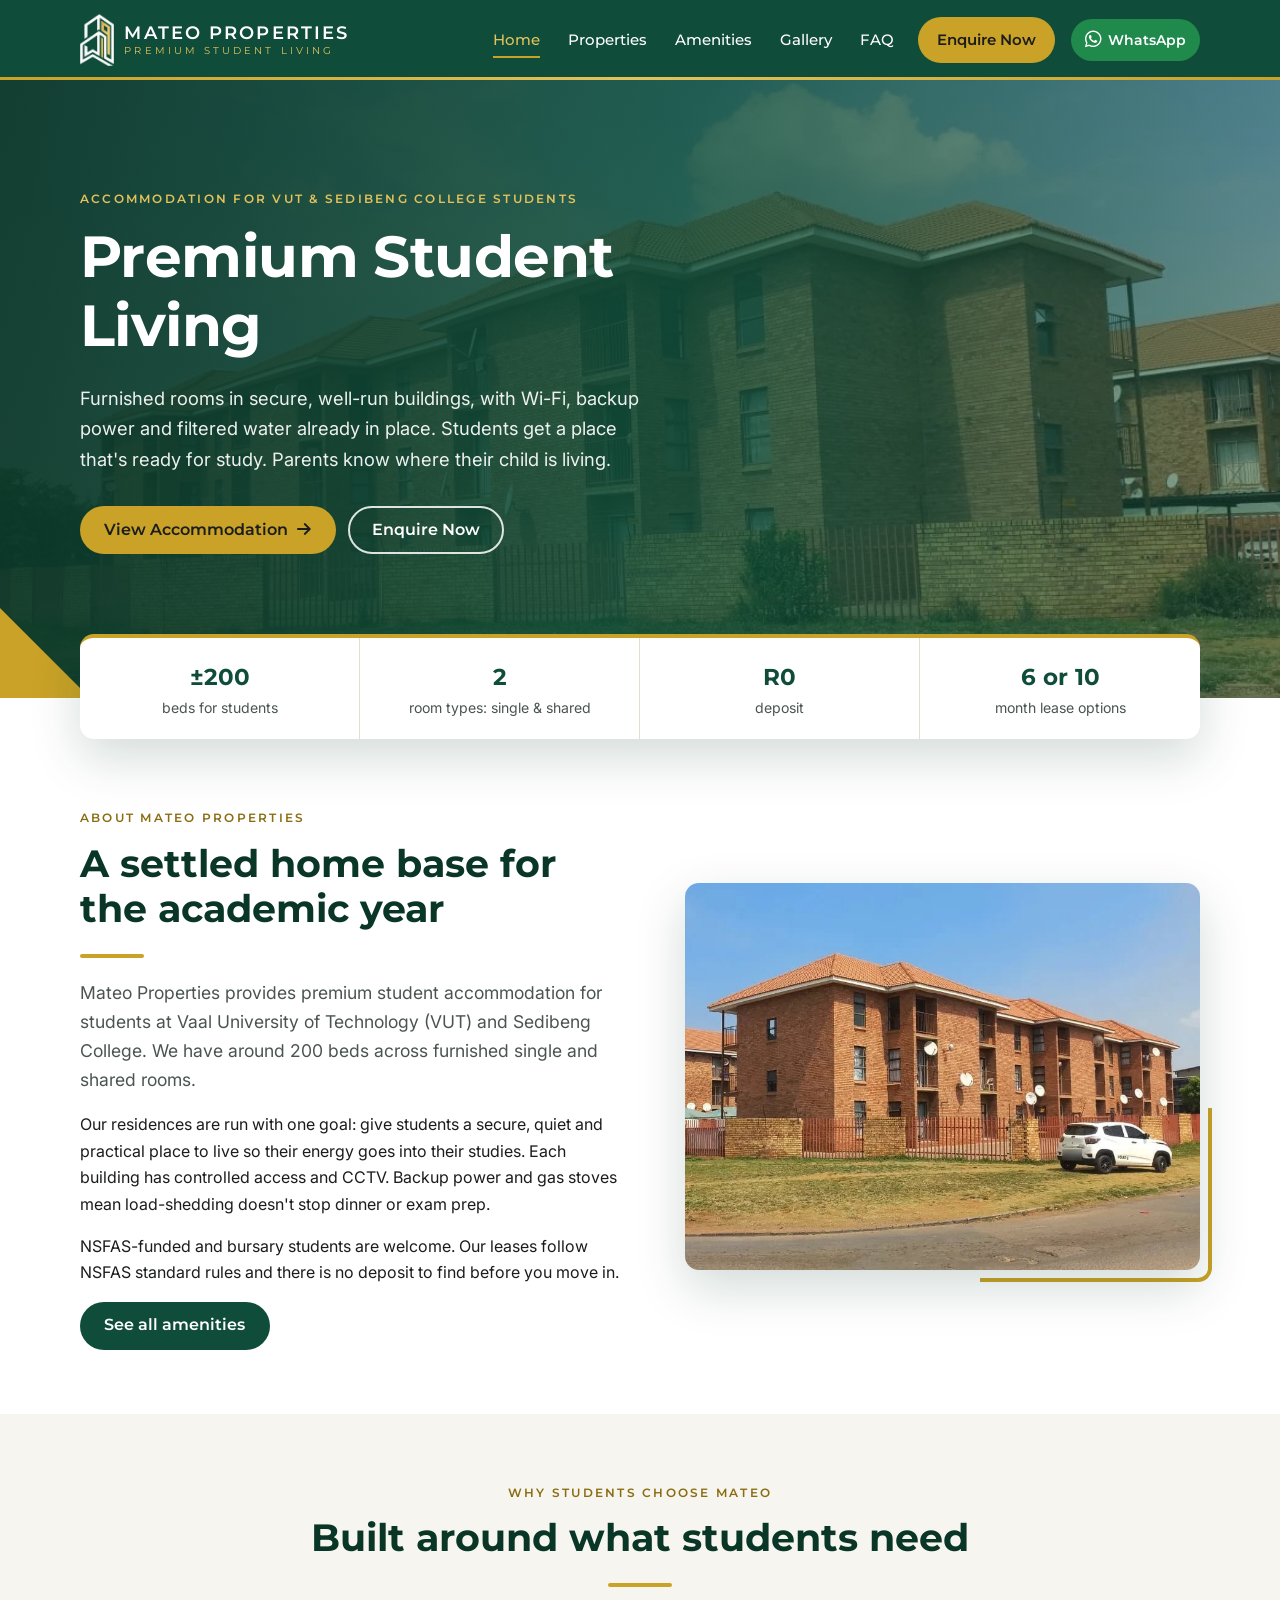
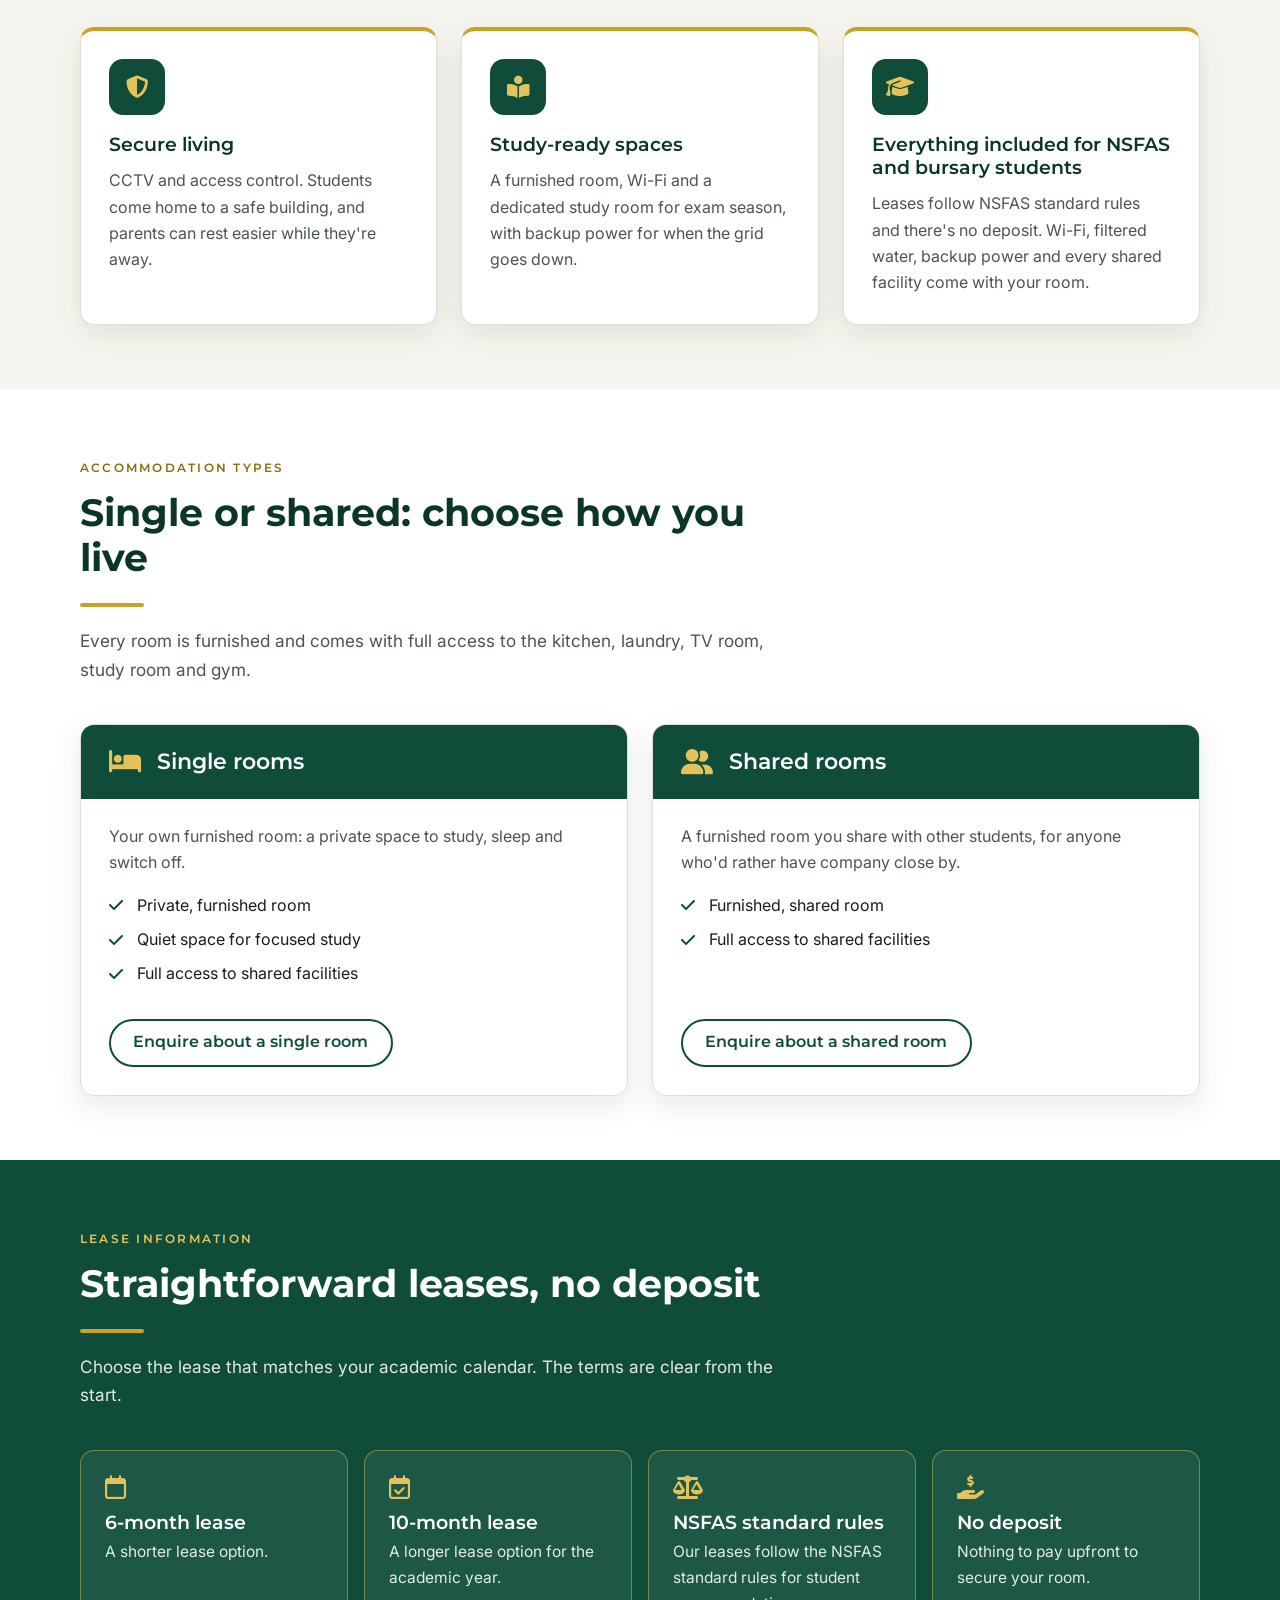
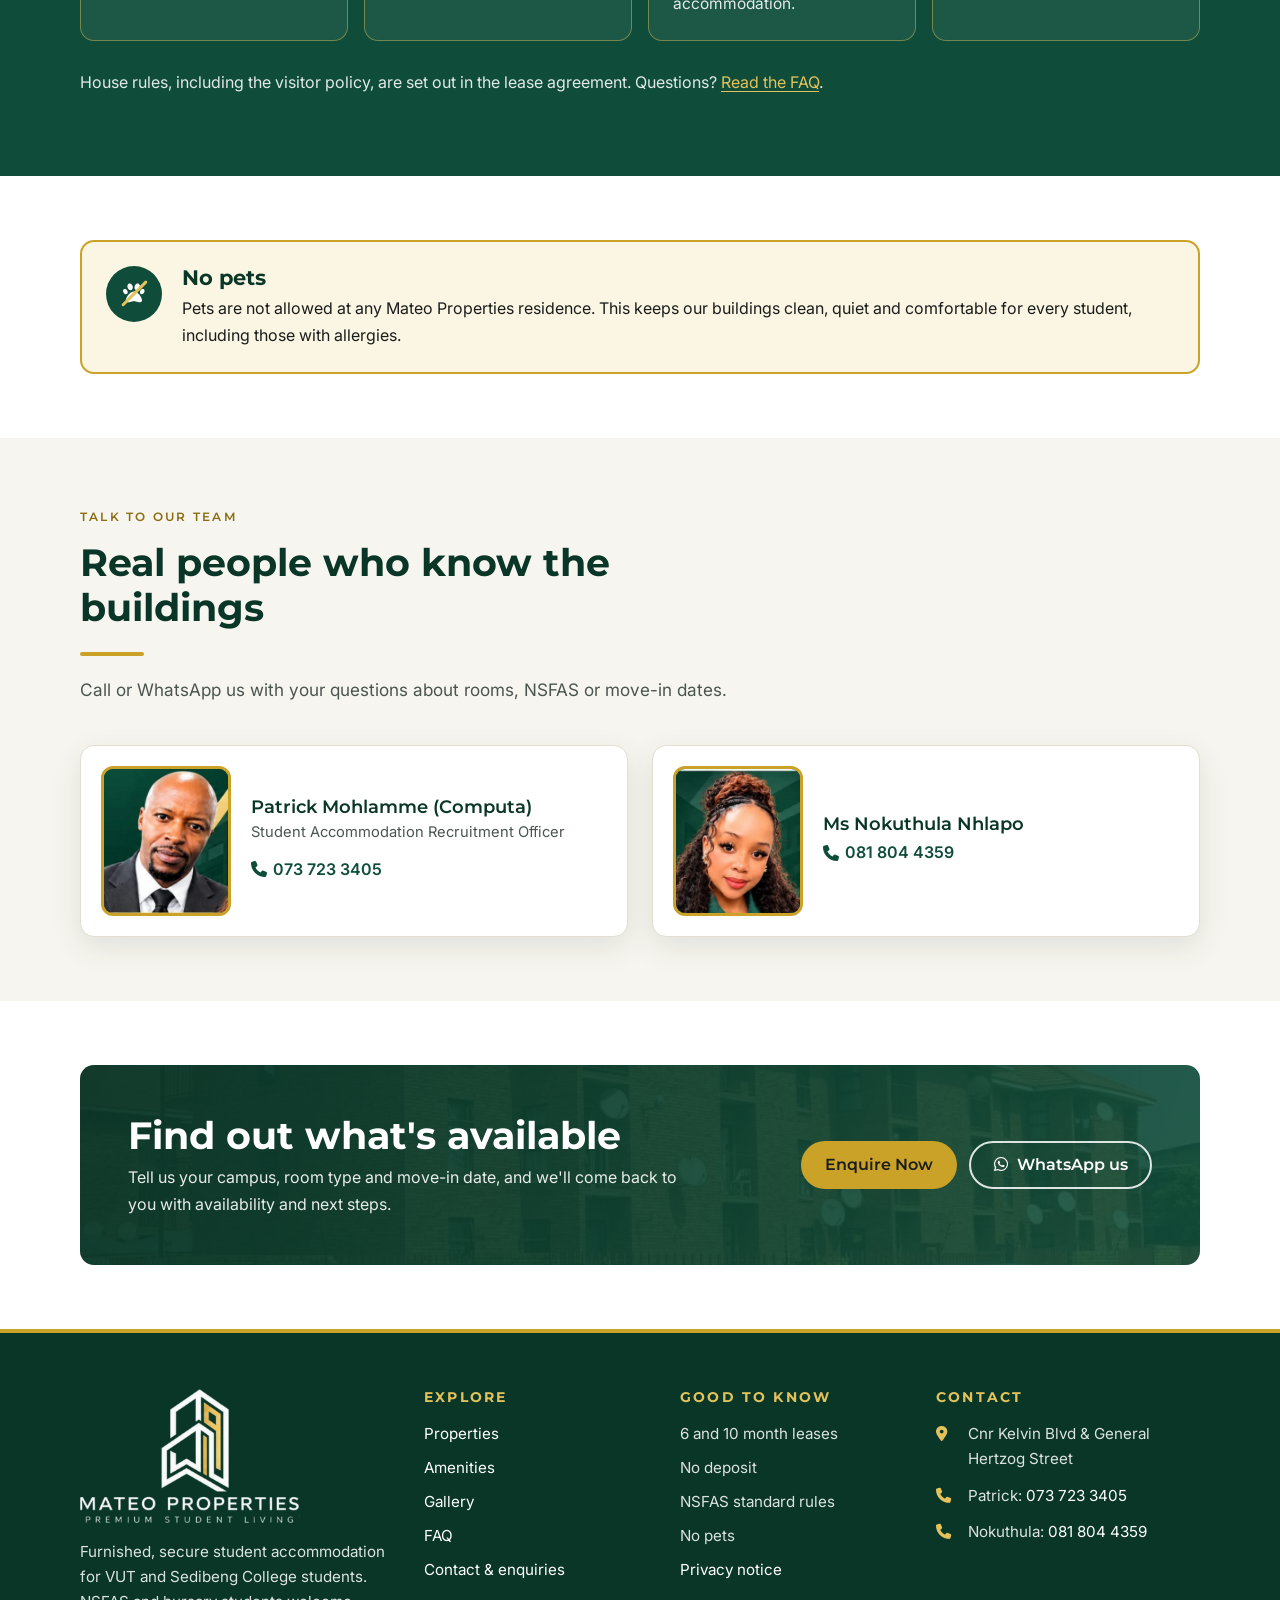
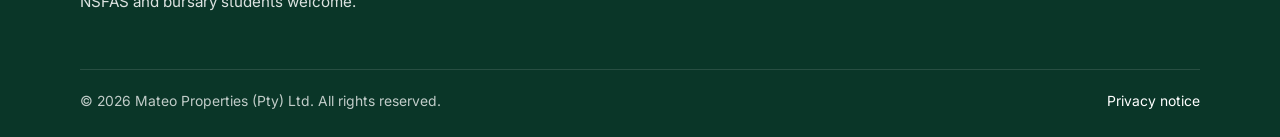
==== commit 7f80ba93: "Set live domain and remove unverified details - Canonical, Open Graph and JSON-LD URLs now use   htt" ====
--- a/index.html
+++ b/index.html
@@ -6,7 +6,7 @@
   <title>Mateo Properties | Premium Student Living for VUT &amp; Sedibeng College</title>
   <meta name="description" content="Furnished, secure student accommodation for VUT and Sedibeng College students. About 200 beds, single and shared rooms, NSFAS and bursary students welcome, no deposit.">
   <meta name="theme-color" content="#0F4D3A">
-  <link rel="canonical" href="[SITE URL]">
+  <link rel="canonical" href="https://www.mateopropertiessa.co.za/">
 
   <!-- Open Graph -->
   <meta property="og:type" content="website">
@@ -14,8 +14,8 @@
   <meta property="og:locale" content="en_ZA">
   <meta property="og:title" content="Mateo Properties | Premium Student Living for VUT &amp; Sedibeng College">
   <meta property="og:description" content="Furnished, secure student accommodation for VUT and Sedibeng College students. About 200 beds, single and shared rooms, NSFAS and bursary students welcome, no deposit.">
-  <meta property="og:url" content="[SITE URL]">
-  <meta property="og:image" content="[SITE URL]images/og-image.jpg">
+  <meta property="og:url" content="https://www.mateopropertiessa.co.za/">
+  <meta property="og:image" content="https://www.mateopropertiessa.co.za/images/og-image.jpg">
   <meta property="og:image:width" content="1200">
   <meta property="og:image:height" content="630">
   <meta property="og:image:alt" content="Mateo Properties student residence with the Mateo Properties logo">
@@ -37,19 +37,16 @@
   "alternateName": "Mateo Properties",
   "slogan": "Premium Student Living",
   "description": "Premium student accommodation for VUT and Sedibeng College students, with around 200 beds in furnished single and shared rooms. NSFAS and bursary students welcome. No deposit.",
-  "url": "[SITE URL]",
-  "logo": "[SITE URL]images/logo-full.png",
+  "url": "https://www.mateopropertiessa.co.za/",
+  "logo": "https://www.mateopropertiessa.co.za/images/logo-full.png",
   "image": [
-    "[SITE URL]images/og-image.jpg",
-    "[SITE URL]images/building-street.jpg"
+    "https://www.mateopropertiessa.co.za/images/og-image.jpg",
+    "https://www.mateopropertiessa.co.za/images/building-street.jpg"
   ],
   "telephone": "+27737233405",
-  "email": "[EMAIL]",
   "address": {
     "@type": "PostalAddress",
     "streetAddress": "Cnr Kelvin Blvd & General Hertzog Street",
-    "addressLocality": "Vanderbijlpark",
-    "addressRegion": "Gauteng",
     "addressCountry": "ZA"
   },
   "contactPoint": [
@@ -58,20 +55,14 @@
       "contactType": "Student accommodation enquiries",
       "name": "Patrick Mohlamme",
       "telephone": "+27737233405",
-      "areaServed": "ZA",
-      "availableLanguage": [
-        "English"
-      ]
+      "areaServed": "ZA"
     },
     {
       "@type": "ContactPoint",
       "contactType": "Student accommodation enquiries",
       "name": "Nokuthula Nhlapo",
       "telephone": "+27818044359",
-      "areaServed": "ZA",
-      "availableLanguage": [
-        "English"
-      ]
+      "areaServed": "ZA"
     }
   ],
   "petsAllowed": false,
@@ -207,7 +198,7 @@
           <hr class="gold-rule">
           <p class="lead">Mateo Properties provides premium student accommodation for students at Vaal University of Technology (VUT) and Sedibeng College. We have around 200 beds across furnished single and shared rooms.</p>
           <p>Our residences are run with one goal: give students a secure, quiet and practical place to live so their energy goes into their studies. Each building has controlled access and CCTV. Backup power and gas stoves mean load-shedding doesn't stop dinner or exam prep.</p>
-          <p>We house NSFAS-funded and bursary students every year, so our leases follow NSFAS standard rules and there is no deposit to find before you move in.</p>
+          <p>NSFAS-funded and bursary students are welcome. Our leases follow NSFAS standard rules and there is no deposit to find before you move in.</p>
           <a class="btn btn--green" href="amenities.html">See all amenities</a>
         </div>
         <div class="split__media">
@@ -227,12 +218,12 @@
           <article class="card feature-card">
             <span class="icon-badge"><i class="fa-solid fa-shield-halved" aria-hidden="true"></i></span>
             <h3>Secure living</h3>
-            <p>CCTV, access control and a fenced perimeter. Students come home to a safe building, and parents can rest easier while they're away.</p>
+            <p>CCTV and access control. Students come home to a safe building, and parents can rest easier while they're away.</p>
           </article>
           <article class="card feature-card">
             <span class="icon-badge"><i class="fa-solid fa-book-open-reader" aria-hidden="true"></i></span>
             <h3>Study-ready spaces</h3>
-            <p>A furnished room, reliable Wi-Fi and a dedicated study room for exam season. Backup power keeps the lights and the router on when the grid goes down.</p>
+            <p>A furnished room, Wi-Fi and a dedicated study room for exam season, with backup power for when the grid goes down.</p>
           </article>
           <article class="card feature-card">
             <span class="icon-badge"><i class="fa-solid fa-graduation-cap" aria-hidden="true"></i></span>
@@ -258,7 +249,7 @@
               <h3>Single rooms</h3>
             </div>
             <div class="room-card__body">
-              <p>Your own furnished room: a private space to study, sleep and switch off, with the shared facilities a short walk down the corridor.</p>
+              <p>Your own furnished room: a private space to study, sleep and switch off.</p>
               <ul class="check-list">
                 <li>Private, furnished room</li>
                 <li>Quiet space for focused study</li>
@@ -273,10 +264,9 @@
               <h3>Shared rooms</h3>
             </div>
             <div class="room-card__body">
-              <p>A furnished room shared with a fellow student. A good fit for friends who want to live together, or anyone who'd rather have company close by.</p>
+              <p>A furnished room you share with other students, for anyone who'd rather have company close by.</p>
               <ul class="check-list">
                 <li>Furnished, shared room</li>
-                <li>Live with a friend or classmate</li>
                 <li>Full access to shared facilities</li>
               </ul>
               <a class="btn btn--outline" href="contact.html?room=shared">Enquire about a shared room</a>
@@ -298,12 +288,12 @@
           <div class="lease-item">
             <i class="fa-regular fa-calendar" aria-hidden="true"></i>
             <h3>6-month lease</h3>
-            <p>For a single semester or a shorter programme.</p>
+            <p>A shorter lease option.</p>
           </div>
           <div class="lease-item">
             <i class="fa-regular fa-calendar-check" aria-hidden="true"></i>
             <h3>10-month lease</h3>
-            <p>Covers the full academic year, from first lecture to final exam.</p>
+            <p>A longer lease option for the academic year.</p>
           </div>
           <div class="lease-item">
             <i class="fa-solid fa-scale-balanced" aria-hidden="true"></i>
@@ -338,7 +328,7 @@
           <span class="eyebrow">Talk to our team</span>
           <h2 id="team-title">Real people who know the buildings</h2>
           <hr class="gold-rule">
-          <p>Call or WhatsApp us with your questions about rooms, NSFAS, move-in dates or viewings.</p>
+          <p>Call or WhatsApp us with your questions about rooms, NSFAS or move-in dates.</p>
         </div>
         <div class="grid grid--2">
           <article class="team-card">
@@ -355,7 +345,6 @@
             <img src="images/team-nokuthula.jpg" alt="Portrait of Nokuthula Nhlapo" width="130" height="150" loading="lazy">
             <div>
               <h3>Ms Nokuthula Nhlapo</h3>
-              <p class="role">Student Accommodation Enquiries</p>
               <p class="contact-links mb-0">
                 <a href="tel:+27818044359"><i class="fa-solid fa-phone" aria-hidden="true"></i>081 804 4359</a>
               </p>
@@ -374,7 +363,7 @@
           </div>
           <div class="btn-row">
             <a class="btn btn--gold" href="contact.html">Enquire Now</a>
-            <a class="btn btn--outline-light" href="https://chat.whatsapp.com/EhBZCbNbRGr0KqjdTXfCkf" target="_blank" rel="noopener"><i class="fa-brands fa-whatsapp" aria-hidden="true"></i> Join our WhatsApp group<span class="visually-hidden"> (opens in a new tab)</span></a>
+            <a class="btn btn--outline-light" href="https://wa.me/27737233405?text=Hi%20Mateo%20Properties%2C%20I%27d%20like%20to%20enquire%20about%20student%20accommodation." target="_blank" rel="noopener"><i class="fa-brands fa-whatsapp" aria-hidden="true"></i> WhatsApp us<span class="visually-hidden"> (opens in a new tab)</span></a>
           </div>
         </div>
       </div>
@@ -417,8 +406,6 @@
             <li><i class="fa-solid fa-location-dot" aria-hidden="true"></i><span>Cnr Kelvin Blvd &amp; General Hertzog Street</span></li>
             <li><i class="fa-solid fa-phone" aria-hidden="true"></i><span>Patrick: <a href="tel:+27737233405">073 723 3405</a></span></li>
             <li><i class="fa-solid fa-phone" aria-hidden="true"></i><span>Nokuthula: <a href="tel:+27818044359">081 804 4359</a></span></li>
-            <li><i class="fa-solid fa-envelope" aria-hidden="true"></i><span><a href="mailto:[EMAIL]">[EMAIL]</a></span></li>
-            <li><i class="fa-brands fa-whatsapp" aria-hidden="true"></i><span><a href="https://chat.whatsapp.com/EhBZCbNbRGr0KqjdTXfCkf" target="_blank" rel="noopener">Join our WhatsApp group<span class="visually-hidden"> (opens in a new tab)</span></a></span></li>
           </ul>
         </div>
       </div>
--- a/css/styles.css
+++ b/css/styles.css
@@ -908,6 +908,8 @@
 }
 .contact-panel h2 { color: var(--white); font-size: 1.4rem; }
 .contact-panel a { color: var(--gold-light); }
+.contact-panel .btn--whatsapp,
+.contact-panel .btn--whatsapp:hover { color: var(--white); }
 .contact-panel .btn { margin-bottom: 0.75rem; }
 .contact-list { list-style: none; padding: 0; margin: 1.25rem 0 0; }
 .contact-list li {
